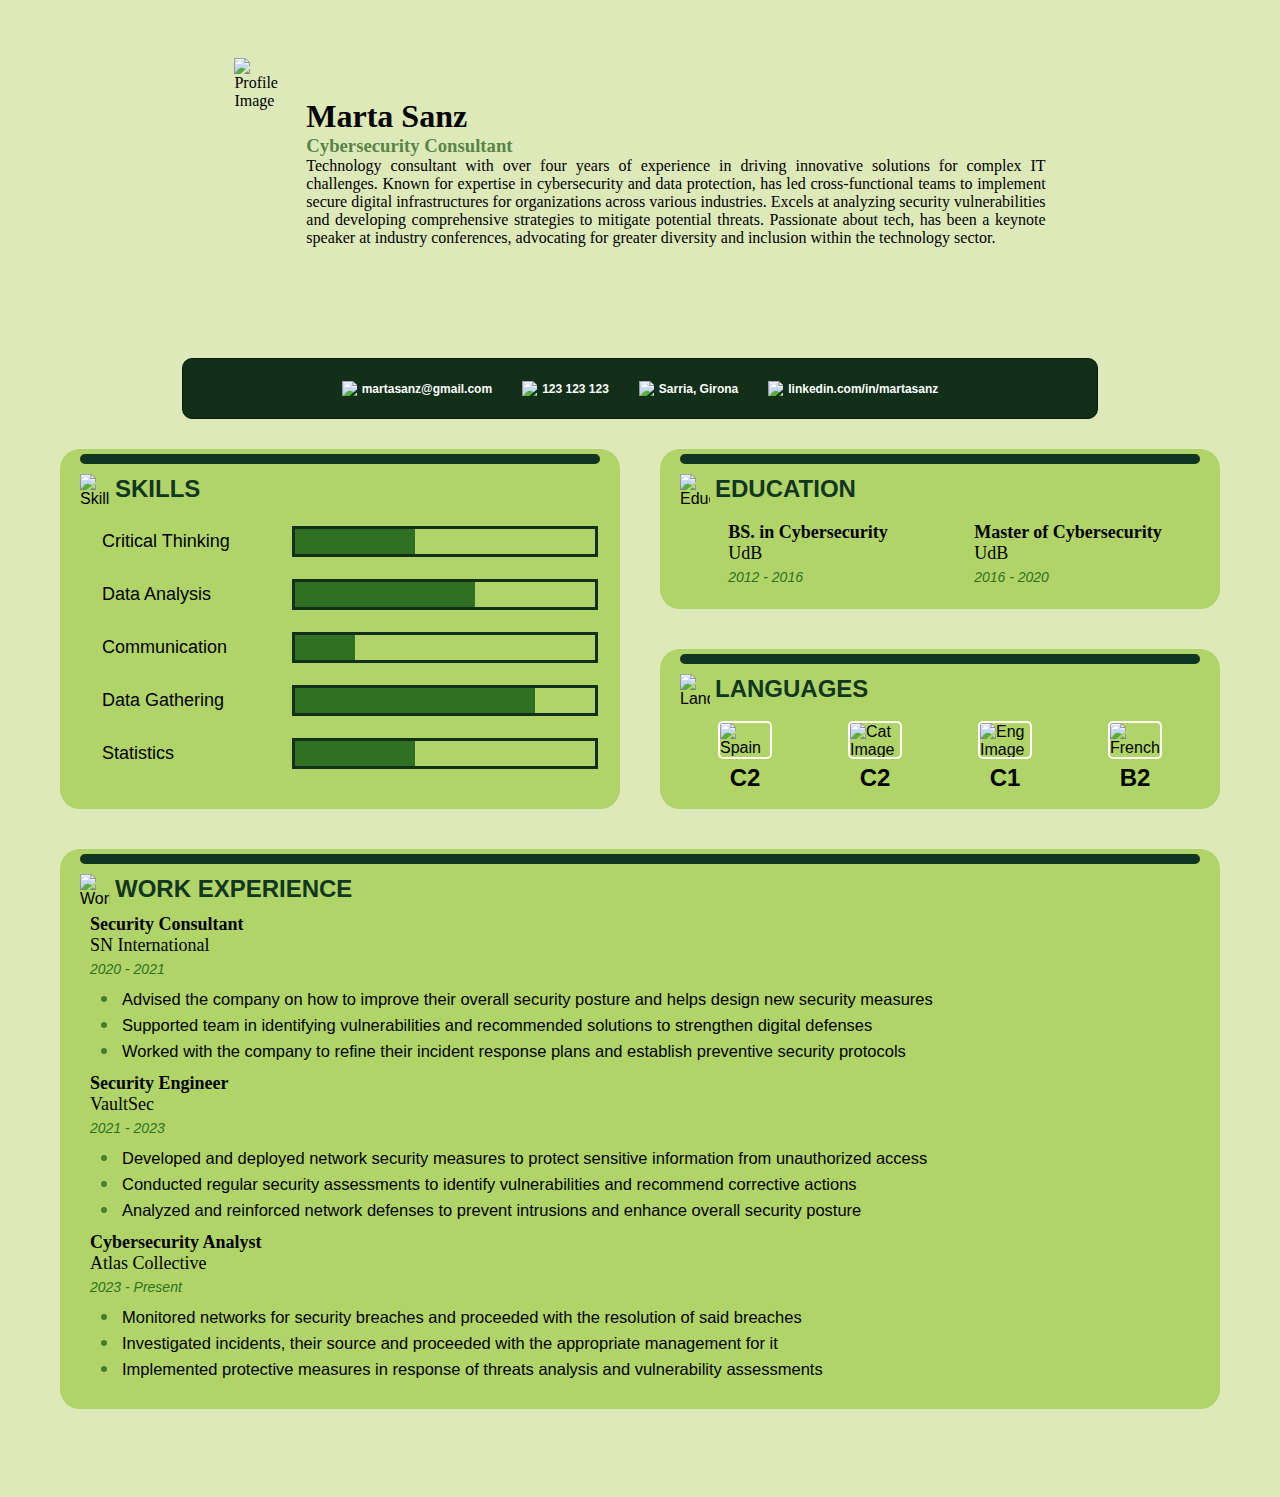
==== index.html @ 35c14093 "Update and rename Projecte1CVHtml.html to index.html" ====
<!DOCTYPE html>
<html>

<head>
    <title>Curriculum Vitae</title>
    <link rel="stylesheet" type="text/css" href="Projecte1CVStyle.css">
</head>

<body>
    <div class ="bullet"></div>

    <div id="main-header">
        <img src="Profile.png" alt="Profile Image">
        <div id="info">
            <h1>Marta Sanz</h1>    
            <h3>Cybersecurity Consultant</h3>
            <p>Technology consultant with over four years of experience in driving innovative solutions for complex IT challenges. 
                Known for expertise in cybersecurity and data protection, has led cross-functional teams to implement secure digital 
                infrastructures for organizations across various industries. Excels at analyzing security vulnerabilities and developing 
                comprehensive strategies to mitigate potential threats. Passionate about tech, has been a keynote speaker at industry 
                conferences, advocating for greater diversity and inclusion within the technology sector. </p>
            </div>
    </div>

    <nav>
		<ul>
			<li><a href=""><img src="mail.png" alt="mail Image"/> martasanz@gmail.com</a></li>
			<li><a href=""><img src="phone.png" alt="phone Image"/> 123 123 123</a></li>
			<li><a href=""><img src="ubi.png" alt="ubi Image"/> Sarria, Girona</a></li>
			<li><a href=""><img src="linkedin.png" alt="linkedin Image"/> linkedin.com/in/martasanz</a></li>
		</ul>
	</nav> 
    
    <div id="main-content">
        <div class="Section a">
            <div class= "divider"></div>
            <div class="SectionHeader"><img src="Skills.png" alt="Skills Image"/><h2>SKILLS</h2></div>
            <ul>
                <li>Critical Thinking<div class="grid a"><div class="grid a color"></div></div></li>
                <li>Data Analysis<div class="grid b"><div class="grid b color"></div></div></li>
                <li>Communication<div class="grid c"><div class="grid c color"></div></div></li>
                <li>Data Gathering<div class="grid d"><div class="grid d color"></div></div></li>
                <li>Statistics<div class="grid e"><div class="grid e color"></div></div></li>
            </ul>
        </div>
        <div class="Section b">
            <div class= "divider"></div>
            <div class="SectionHeader"><img src="Education.png" alt="Education Image"/><h2>EDUCATION</h2></div>
            <ul>
                <li>
                    <p><b>BS. in Cybersecurity</b></p>
                    <p>UdB</p>
                    <div class="data">2012 - 2016</div>
                </li>
                <li>
                    <p><b>Master of Cybersecurity</b></p>
                    <p>UdB</p>
                    <div class="data">2016 - 2020</div>
                </li>
            </ul>
        </div>
        <div class="Section c">
            <div class= "divider"></div>
            <div class="SectionHeader"><img src="Languages.png" alt="Languages Image"/><h2>LANGUAGES</h2></div>
            <ul>
                <li><img src="Spain.png" alt="Spain Image"/><h2>C2</h2></li>
                <li><img src="Cat.png" alt="Cat Image"/><h2>C2</h2></li>
                <li><img src="Eng.png" alt="Eng Image"/><h2>C1</h2></li>
                <li><img src="French.png" alt="French Image"/><h2>B2</h2></li>
            </ul>
        </div>
        <div class="Section d">
            <div class= "divider"></div>
            <div class="SectionHeader"><img src="WorkExperience.png" alt="WorkExperience Image"/><h2>WORK EXPERIENCE</h2></div>
            <p><b>Security Consultant</b></p>
            <p>SN International</p>
            <div class="data">2020 - 2021</div>
            <ul>
                <li>Advised the company on how to improve their overall security posture and helps design new security measures</li>
                <li>Supported team in identifying vulnerabilities and recommended solutions to strengthen digital defenses</li>
                <li>Worked with the company to refine their incident response plans and establish preventive security protocols</li>
            </ul>
            <p><b>Security Engineer</b></p>
            <p>VaultSec</p>
            <div class="data">2021 - 2023</div>
            <ul>
                <li>Developed and deployed network security measures to protect sensitive information from unauthorized access</li>
                <li>Conducted regular security assessments to identify vulnerabilities and recommend corrective actions</li>
                <li>Analyzed and reinforced network defenses to prevent intrusions and enhance overall security posture</li>
            </ul>
            <p><b>Cybersecurity Analyst</b></p>
            <p>Atlas Collective</p>
            <div class="data">2023 - Present</div>
            <ul>
                <li>Monitored networks for security breaches and proceeded with the resolution of said breaches</li>
                <li>Investigated incidents, their source and proceeded with the appropriate management for it</li>
                <li>Implemented protective measures in response of threats analysis and vulnerability assessments</li>
            </ul>
        </div>
    </div>


    
</body>
---- Projecte1CVStyle.css ----
body {
	padding: 50px 8px;
   background-color: #dee9b9;
   display: flex;
   align-items: center;
   flex-direction: column;
}

:root{
   --green:#2f7022;
   --dark-green:#113621;
   --darkest-green:#123019;
}

#main-header {
   margin-bottom: 50px;
   width: 65%;
   display: flex;
   justify-content: center;
}

#info{
   margin-top: 40px;
}
#main-header img{
   margin-right: 20px;
   width: 250px;
   height: 250px;
}

#main-header h1, h3, p{
   font-family: Georgia, 'Times New Roman', Times, serif;
   margin: 0px;
}
#main-header p{
   text-align: justify;
}
#main-header h3{
   color: #2a641fc5;
}

@media (max-width: 1190px) {
   #main-header {
      flex-direction: column;
      align-items: center;
   }
}



nav{
   background-color: var(--darkest-green);
	border: 1px solid #0a1b0e;
   border-radius: 10px;
   width: 70%;	
	padding: 20px;
   font-size: 12px;
   font-family:Verdana, Geneva, Tahoma, sans-serif;
   font-weight: bold;
   display: flex;
   justify-content: center;
   align-items: center;
}

nav ul{
   margin: 0px;
   padding: 0px;
   display: flex;
   flex-direction: row;
}
nav li{
   list-style-type: none;
   padding: 2px 15px;
}
nav li a{
   color: white;
   text-decoration: none;
   display: flex;
   align-items: center;
}
nav li a:hover{
   filter: brightness(0.6);
}
nav li img{
   width: 15px;
   height: 15px;
   margin-right: 5px;
}

@media (max-width: 1174px) {
   nav ul{
      flex-direction: column;
      align-items: center;
   }
}



#main-content {
   margin:10px;
	display: grid;
	grid-template-columns: 600px 600px;
   grid-template-rows: 200px 200px 600px;
   grid-template-areas:
      "a b"
      "a c"
      "d d";
}

@media (max-width: 1220px) {
   #main-content {
      grid-template-columns: 500px;
      grid-template-rows: 400px 220px 200px 950px;
      grid-template-areas: "a" "b" "c" "d";
   }
   .Section.a ul{
      margin-left: -10px!important;
      margin-right: -10px!important;
   }
}


.Section {
   font-family:'Trebuchet MS', 'Lucida Sans Unicode', 'Lucida Grande', 'Lucida Sans', Arial, sans-serif;
   background-color: #b0d467;
   border-radius: 20px;
	padding: 20px;
   padding-top: 5px;
   margin: 20px;
}

.Section p{
   margin: 0px;
   font-size: 18px;
   margin-left: 10px;
}

.Section li{
   padding: 2px 2px;
}

.data {
   font-size: 14px;
   color: var(--green);
   font-style: italic;
   margin: 5px 0px 0px 10px;
}


.divider{
   width: 100%;
   height: 10px;
   border-radius: 10px;
   background-color: var(--dark-green);
   margin-bottom: 10px;
}

.SectionHeader{
   display: flex;
   align-items: center;
   margin-bottom: 10px;
}

.SectionHeader h2{
   font-family:Verdana, Geneva, Tahoma, sans-serif;
   color: var(--dark-green);
   margin: 0px;

}
.SectionHeader img{
   float: left;
   width: 30px;
   height: 30px;
   margin-right: 5px;
}


/*-----------------------------------------------*/
.Section.a{
   grid-area: a;
}

.Section.a ul{
   margin: 20px 0px 20px 20px;
   padding: 0px;
}
.Section.a li{
   font-size: 18px;
   margin-bottom: 18px;
   list-style-type: none;
   display: flex;
   align-items: center;
   justify-content: space-between;
}

.grid{
   display: grid;
	grid-template-columns: 60px 60px 60px 60px 60px;
   grid-template-rows: 25px;
   border: 3px solid var(--darkest-green);
   overflow: hidden;
}

.grid.a.color{
   grid-column: 1/3;
   background-color: var(--green);
   border: 0;
}
.grid.b.color{
   grid-column: 1/4;
   background-color: var(--green);
   border: 0;
}
.grid.c.color{
   grid-column: 1/2;
   background-color: var(--green);
   border: 0;
}
.grid.d.color{
   grid-column: 1/5;
   background-color: var(--green);
   border: 0;
}
.grid.e.color{
   grid-column: 1/3;
   background-color: var(--green);
   border: 0;
}

/*-----------------------------------------------*/
.Section.b{
   grid-area: b;
}

.Section.b ul{
   padding: 0px;
   list-style-type: none;
   display: flex;
   align-items: center;
   justify-content: space-around;
}

/*-----------------------------------------------*/
.Section.c{
   grid-area: c;
}
.Section.c ul{
   margin: 0px;
   padding: 0px;
   display: flex;
   justify-content: space-around;
}
.Section.c li{
   margin: 0px;
   list-style-type: none;
   display: flex;
   flex-direction: column;
   align-items: center;
}

.Section.c ul img{
   margin: 5px 0px;
   border: 2.5px solid white;
   border-radius: 5px;
   width: 50px;
   height: 34px;
}
.Section.c ul h2{
   margin:0px;
}
/*-----------------------------------------------*/
.Section.d{
   grid-area: d;
}

.Section.d ul{
   margin: 8px 0px 10px 40px;
   padding: 0px;
   font-size: 16.5px;
}
.Section.d li::marker{
   color:#2f7022d7;
   font-size: 20px;
}
/*-----------------------------------------------*/
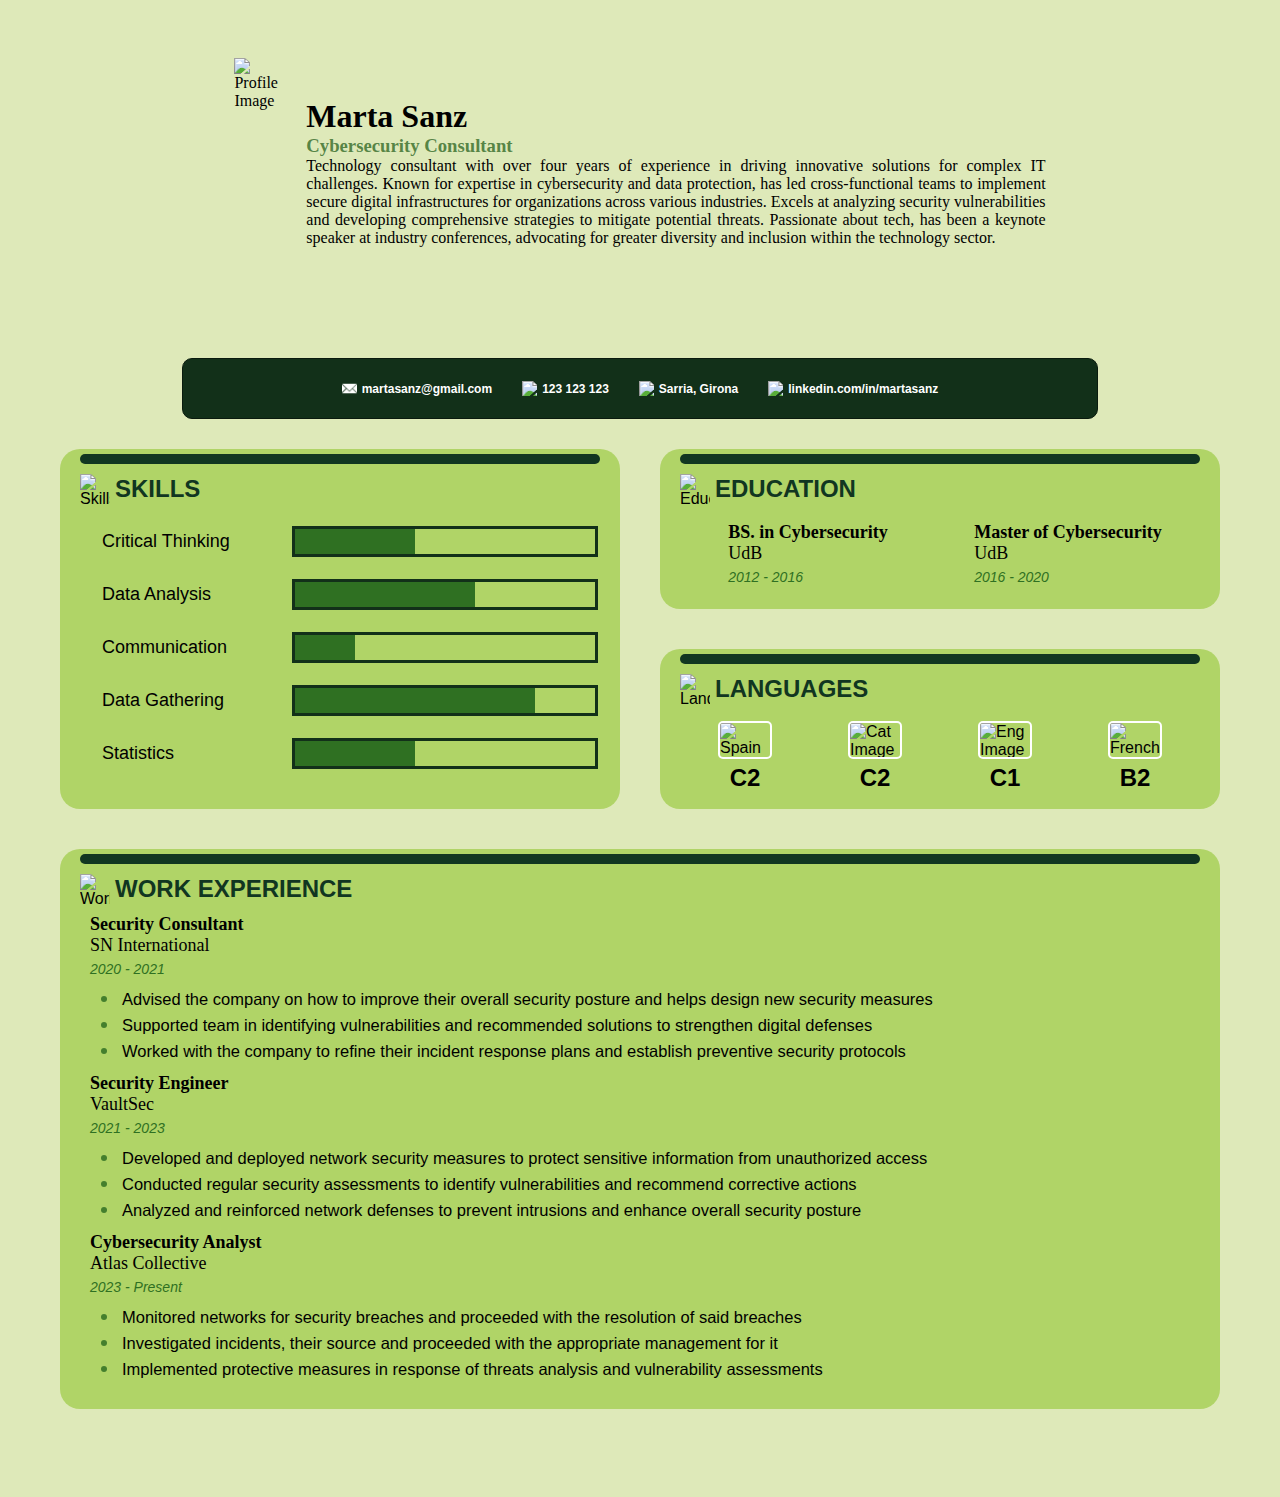
==== commit f64886a7: "Update index.html" ====
--- a/index.html
+++ b/index.html
@@ -24,7 +24,7 @@
 
     <nav>
 		<ul>
-			<li><a href=""><img src="mail.png" alt="mail Image"/> martasanz@gmail.com</a></li>
+			<li><a href=""><img src="img/mail.png" alt="mail Image"/> martasanz@gmail.com</a></li>
 			<li><a href=""><img src="phone.png" alt="phone Image"/> 123 123 123</a></li>
 			<li><a href=""><img src="ubi.png" alt="ubi Image"/> Sarria, Girona</a></li>
 			<li><a href=""><img src="linkedin.png" alt="linkedin Image"/> linkedin.com/in/martasanz</a></li>
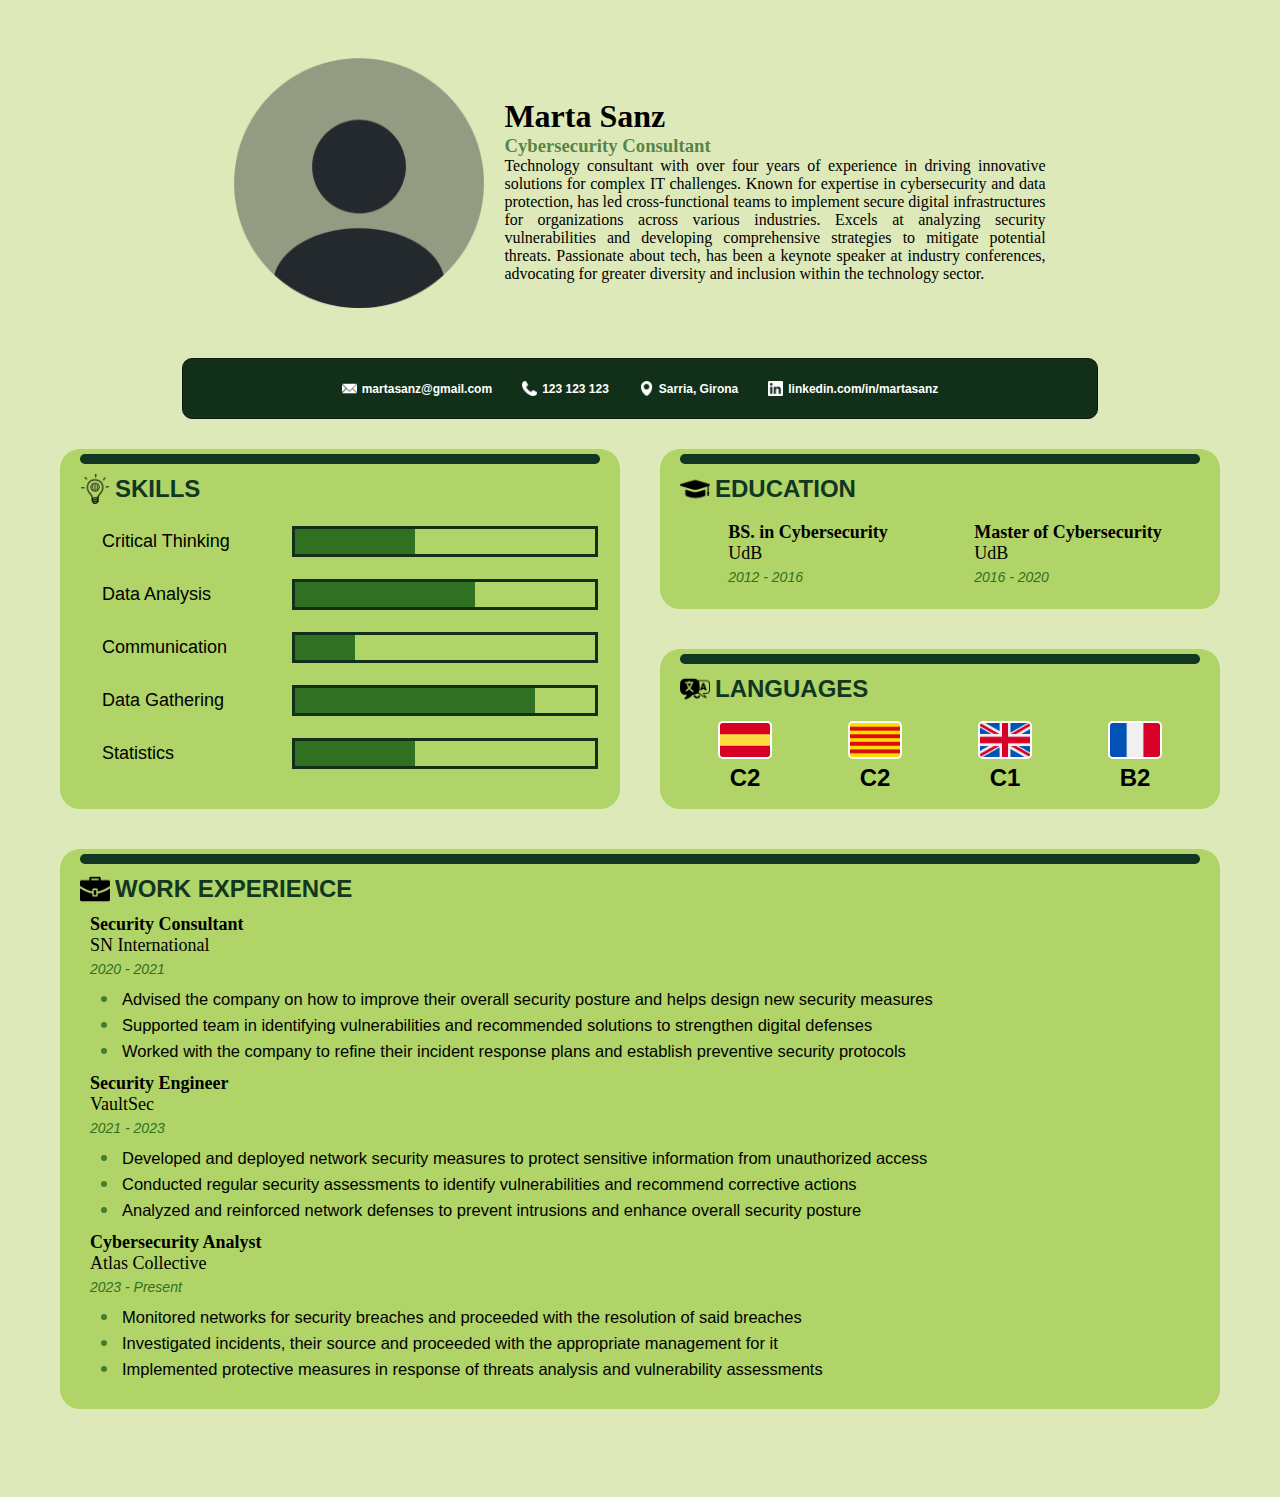
==== commit 1b989353: "Update index.html" ====
--- a/index.html
+++ b/index.html
@@ -10,7 +10,7 @@
     <div class ="bullet"></div>
 
     <div id="main-header">
-        <img src="Profile.png" alt="Profile Image">
+        <img src="img/Profile.png" alt="Profile Image">
         <div id="info">
             <h1>Marta Sanz</h1>    
             <h3>Cybersecurity Consultant</h3>
@@ -25,16 +25,16 @@
     <nav>
 		<ul>
 			<li><a href=""><img src="img/mail.png" alt="mail Image"/> martasanz@gmail.com</a></li>
-			<li><a href=""><img src="phone.png" alt="phone Image"/> 123 123 123</a></li>
-			<li><a href=""><img src="ubi.png" alt="ubi Image"/> Sarria, Girona</a></li>
-			<li><a href=""><img src="linkedin.png" alt="linkedin Image"/> linkedin.com/in/martasanz</a></li>
+			<li><a href=""><img src="img/phone.png" alt="phone Image"/> 123 123 123</a></li>
+			<li><a href=""><img src="img/ubi.png" alt="ubi Image"/> Sarria, Girona</a></li>
+			<li><a href=""><img src="img/linkedin.png" alt="linkedin Image"/> linkedin.com/in/martasanz</a></li>
 		</ul>
 	</nav> 
     
     <div id="main-content">
         <div class="Section a">
             <div class= "divider"></div>
-            <div class="SectionHeader"><img src="Skills.png" alt="Skills Image"/><h2>SKILLS</h2></div>
+            <div class="SectionHeader"><img src="img/Skills.png" alt="Skills Image"/><h2>SKILLS</h2></div>
             <ul>
                 <li>Critical Thinking<div class="grid a"><div class="grid a color"></div></div></li>
                 <li>Data Analysis<div class="grid b"><div class="grid b color"></div></div></li>
@@ -45,7 +45,7 @@
         </div>
         <div class="Section b">
             <div class= "divider"></div>
-            <div class="SectionHeader"><img src="Education.png" alt="Education Image"/><h2>EDUCATION</h2></div>
+            <div class="SectionHeader"><img src="img/Education.png" alt="Education Image"/><h2>EDUCATION</h2></div>
             <ul>
                 <li>
                     <p><b>BS. in Cybersecurity</b></p>
@@ -61,17 +61,17 @@
         </div>
         <div class="Section c">
             <div class= "divider"></div>
-            <div class="SectionHeader"><img src="Languages.png" alt="Languages Image"/><h2>LANGUAGES</h2></div>
+            <div class="SectionHeader"><img src="img/Languages.png" alt="Languages Image"/><h2>LANGUAGES</h2></div>
             <ul>
-                <li><img src="Spain.png" alt="Spain Image"/><h2>C2</h2></li>
-                <li><img src="Cat.png" alt="Cat Image"/><h2>C2</h2></li>
-                <li><img src="Eng.png" alt="Eng Image"/><h2>C1</h2></li>
-                <li><img src="French.png" alt="French Image"/><h2>B2</h2></li>
+                <li><img src="img/Spain.png" alt="Spain Image"/><h2>C2</h2></li>
+                <li><img src="img/Cat.png" alt="Cat Image"/><h2>C2</h2></li>
+                <li><img src="img/Eng.png" alt="Eng Image"/><h2>C1</h2></li>
+                <li><img src="img/French.png" alt="French Image"/><h2>B2</h2></li>
             </ul>
         </div>
         <div class="Section d">
             <div class= "divider"></div>
-            <div class="SectionHeader"><img src="WorkExperience.png" alt="WorkExperience Image"/><h2>WORK EXPERIENCE</h2></div>
+            <div class="SectionHeader"><img src="img/WorkExperience.png" alt="WorkExperience Image"/><h2>WORK EXPERIENCE</h2></div>
             <p><b>Security Consultant</b></p>
             <p>SN International</p>
             <div class="data">2020 - 2021</div>
